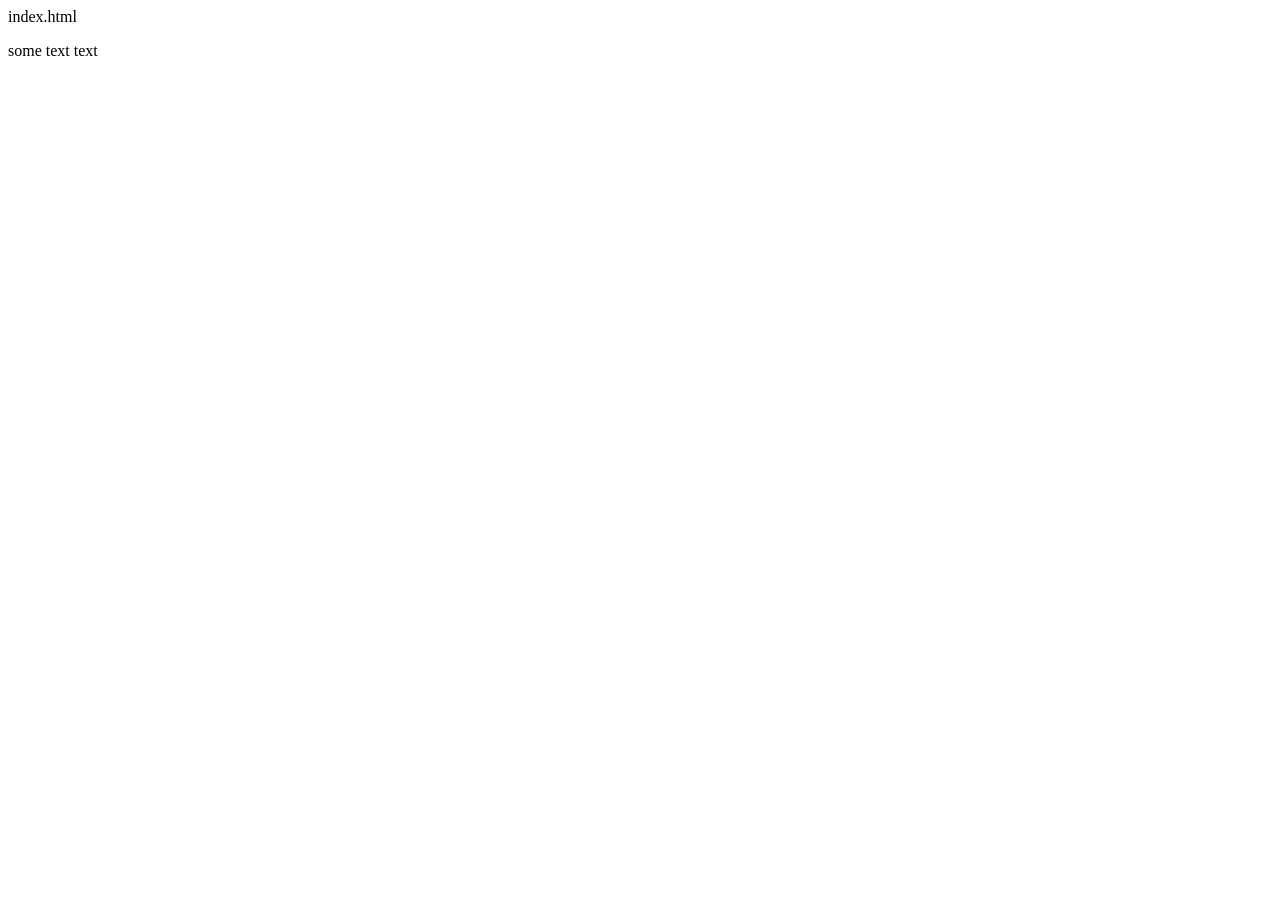
==== index.html @ 81acd15b "index.html" ====
index.html
<!DOCTYPE html>
<html lang="en">
<head>
    <meta charset="UTF-8">
    <meta http-equiv="X-UA-Compatible" content="IE=edge">
    <meta name="viewport" content="width=device-width, initial-scale=1.0">
    <title>Document</title>
</head>
<body>
    <p>some text text </p>
</body>
</html>
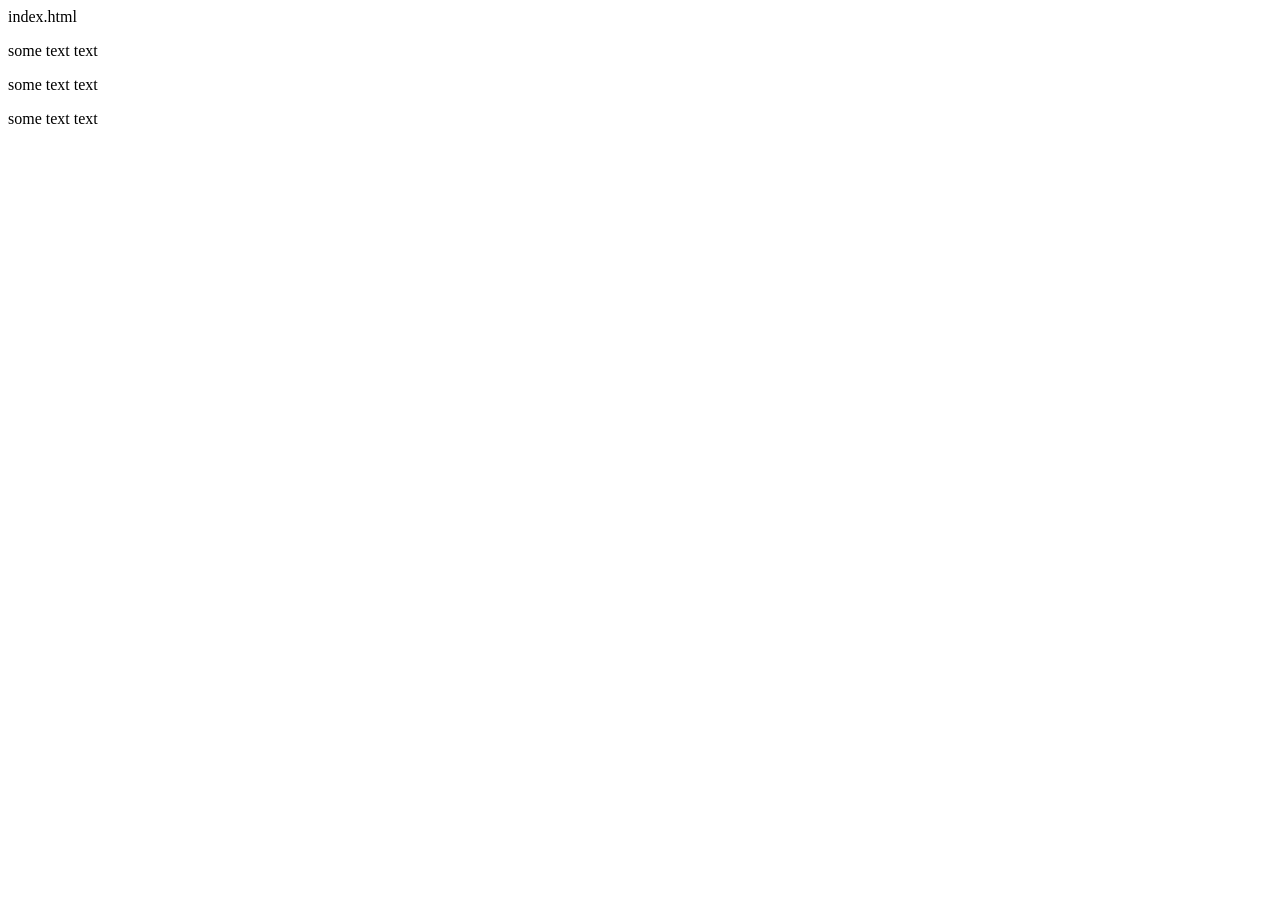
==== commit 0e192730: "nnkkkk" ====
--- a/index.html
+++ b/index.html
@@ -9,5 +9,7 @@
 </head>
 <body>
     <p>some text text </p>
+    <p>some text text </p>
+    <p>some text text </p>
 </body>
 </html>
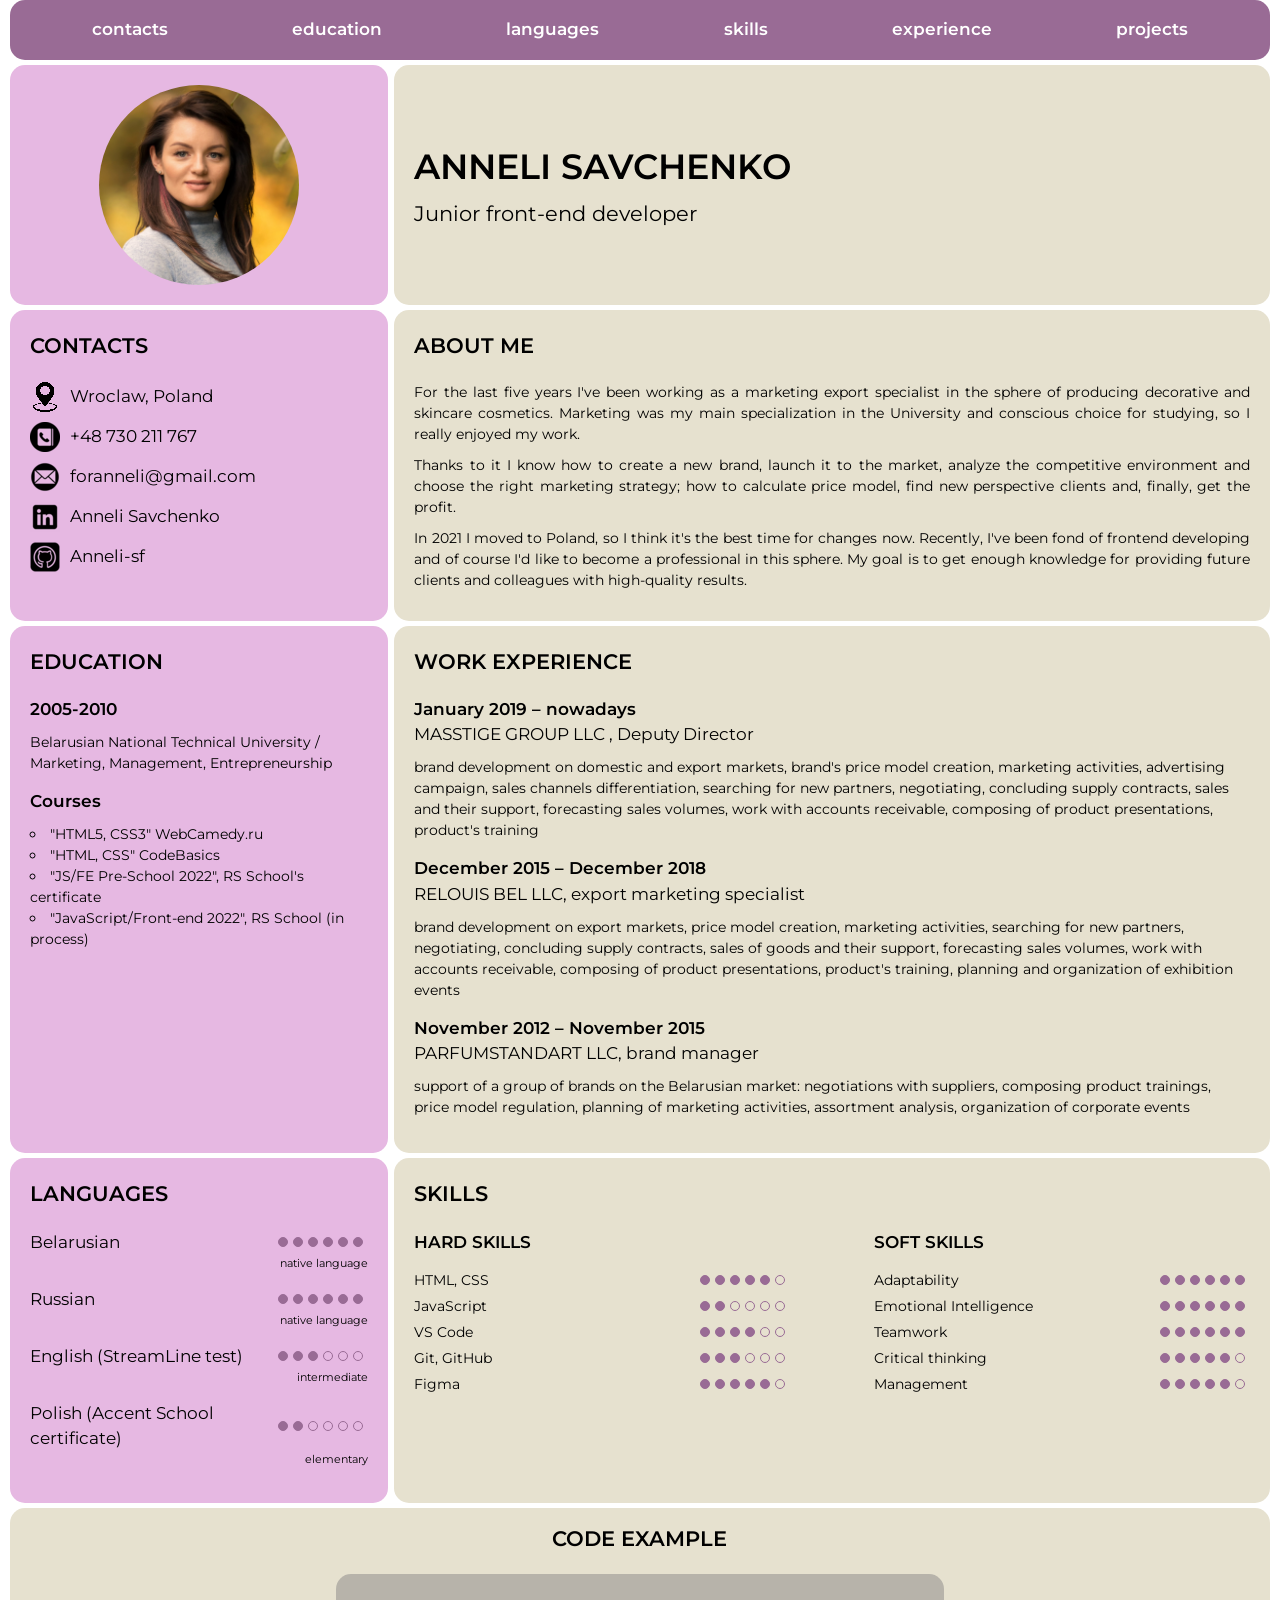
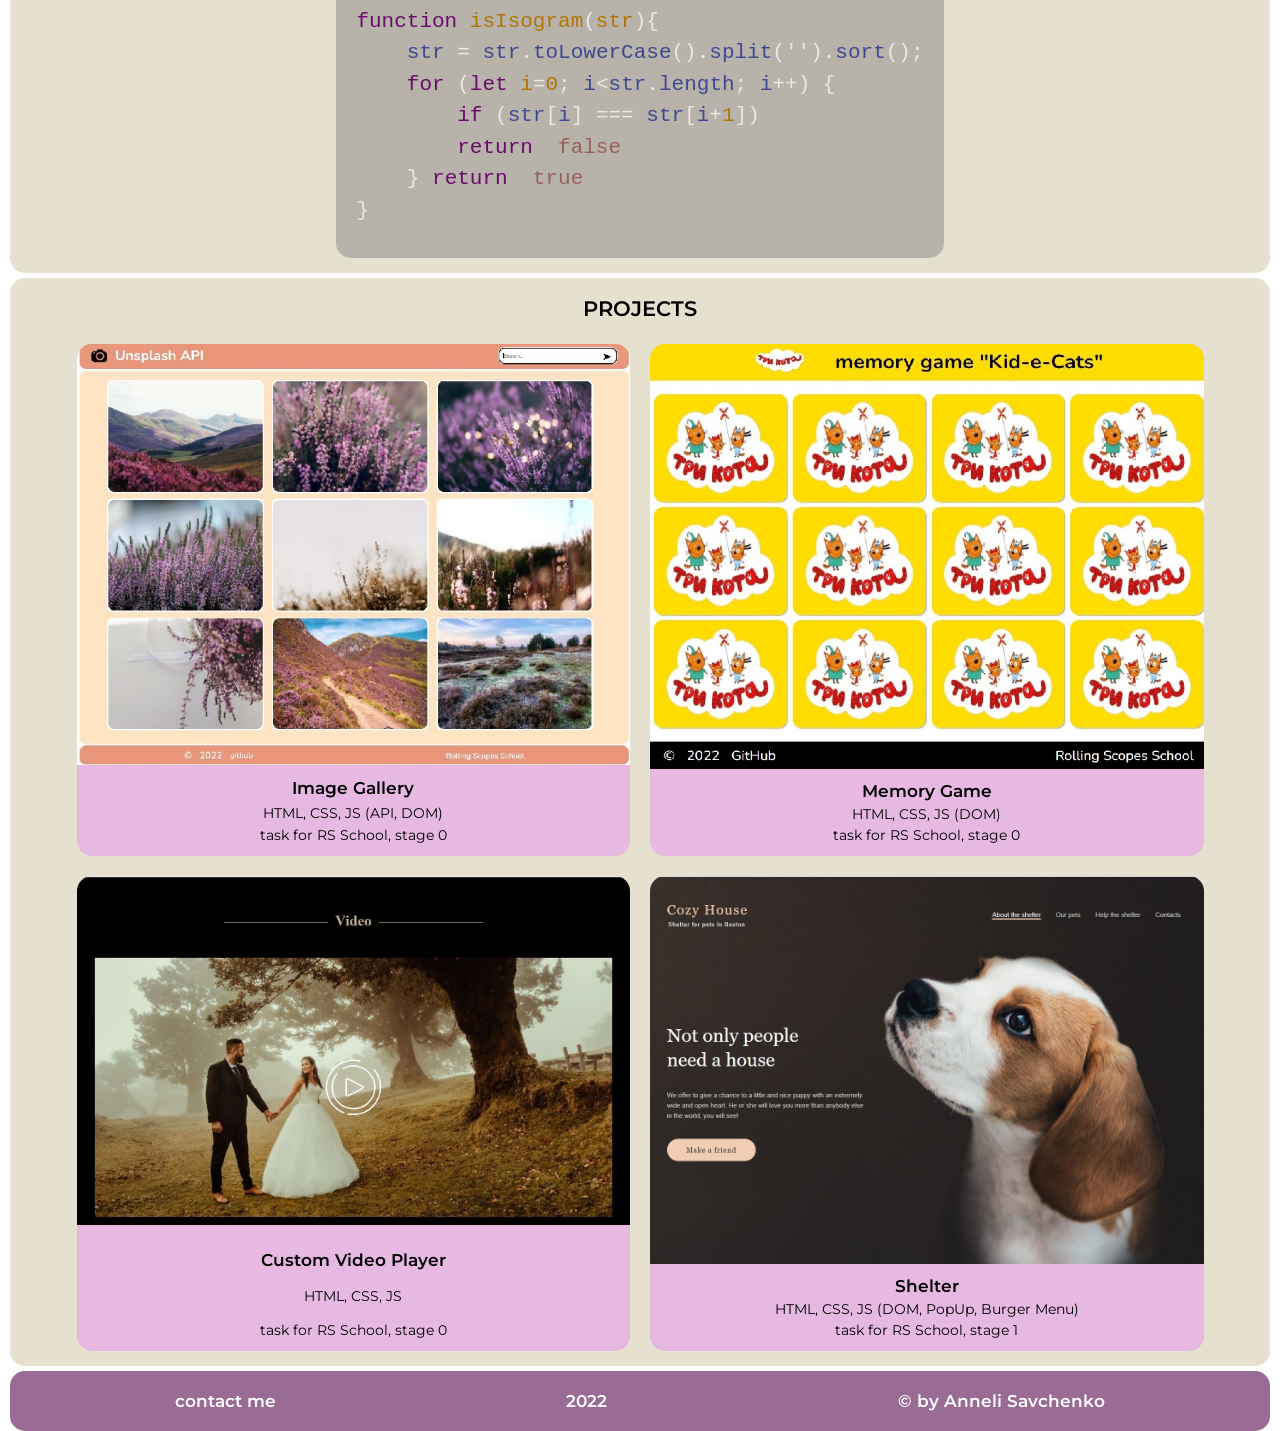
==== commit 2c43a461: "refactor: change the order of files" ====
--- a/index.html
+++ b/index.html
@@ -1,15 +1,426 @@
-index.html
 <!DOCTYPE html>
 <html lang="en">
 <head>
     <meta charset="UTF-8">
     <meta http-equiv="X-UA-Compatible" content="IE=edge">
     <meta name="viewport" content="width=device-width, initial-scale=1.0">
-    <title>Document</title>
+    <title>Anneli Savchenko</title>
+
+    <link rel="preconnect" href="https://fonts.googleapis.com">
+    <link rel="preconnect" href="https://fonts.gstatic.com" crossorigin>
+    <link href="https://fonts.googleapis.com/css2?family=Montserrat:ital,wght@0,300;0,400;0,600;0,700;0,900;1,300;1,400;1,600;1,700;1,900&display=swap" rel="stylesheet">
+    
+    <link rel="stylesheet" href="./styles.css">
+    <link rel="stylesheet" href="./normalize.css">
 </head>
 <body>
-    <p>some text text </p>
-    <p>some text text </p>
-    <p>some text text </p>
+    <!--HEADER-->
+    <header class="header">
+        <div class="wrapper">
+            <nav class="header-nav">
+                <ul class="header-items">
+                    <li class="header-item"> <a href="#contacts">contacts</a> </li>
+                    <li class="header-item"> <a href="#education">education</a> </li>
+                    <li class="header-item"> <a href="#languages">languages</a> </li>
+                    <li class="header-item"> <a href="#skills">skills</a> </li>
+                    <li class="header-item"> <a href="#experience">experience</a> </li>
+                    <li class="header-item"> <a href="#projects">projects</a> </li>
+                </ul>
+            </nav>
+        </div>
+    </header>
+
+    <!--MAIN-->
+    <main class="main">
+        <div class="wrapper">
+            <div class="main-info">
+                <!--PROFILE-->
+                <section class="profile section">
+                    <div class="profile-photo article-left">
+                        <img class="photo" src="./assets/photo/0X3A1362.jpg" alt="photo">
+                    </div>
+                    <div class="profile-position article-right">
+                        <h1 class="name">ANNELI SAVCHENKO</h1>
+                        <h2 class="position">Junior front-end developer</h2>
+                    </div>
+                </section>
+
+                <!--ABOUT-->
+                <section class="about section">
+                    <div class="about-contacts article-left" id="contacts">
+                        <h3 class="contacts-title title">CONTACTS</h3>
+                        <div class="contacts-items">
+                            <div class="contacts-item">
+                                <div class="contacts-logo"><img src="./assets/icons/location.png" alt="location"></div>
+                                <div class="contacts-text"><a href="https://www.google.ru/maps/place/%D0%A0%D1%8B%D0%BD%D0%BE%D1%87%D0%BD%D0%B0%D1%8F+%D0%BF%D0%BB%D0%BE%D1%89%D0%B0%D0%B4%D1%8C/@51.1269942,16.8517807,11z/data=!4m13!1m7!3m6!1s0x470fe9c2d4b58abf:0xb70956aec205e0f5!2z0JLRgNC-0YbQu9Cw0LI!3b1!8m2!3d51.1078852!4d17.0385376!3m4!1s0x470e40c57467f87b:0xe72be8d8d320d5d8!8m2!3d51.1103736!4d17.0310308" target="_blank">Wroclaw, Poland</a></div>
+                            </div>
+                            <div class="contacts-item">
+                                <div class="contacts-logo"><img src="./assets/icons/phone.png" alt="phone"></div>
+                                <div class="contacts-text"><a href="tel:+48730211767" target="_blank">+48 730 211 767</a></div>
+                            </div>
+                            <div class="contacts-item">
+                                <div class="contacts-logo"><img src="./assets/icons/mail.png" alt="mail"></div>
+                                <div class="contacts-text"><a href="mailto:foranneli@gmail.com" target="_blank">foranneli@gmail.com</a></div>
+                            </div>
+                            <div class="contacts-item">
+                                <div class="contacts-logo"><img src="./assets/icons/linkedin.png" alt="linkedin"></div>
+                                <div class="contacts-text"><a href="https://www.linkedin.com/feed/" target="_blank">Anneli Savchenko</a></div>
+                            </div>
+                            <div class="contacts-item">
+                                <div class="contacts-logo"><img src="./assets/icons/github.png" alt="github"></div>
+                                <div class="contacts-text"><a href="https://github.com/Anneli-sf" target="_blank">Anneli-sf</a></div>
+                            </div>
+                        </div>
+                    </div>
+                    <div class="about-me article-right">
+                        <h3 class="about-title title">ABOUT ME</h3>
+                        <p>For the last five years I've been working as a marketing export specialist in the sphere of producing decorative and skincare cosmetics. Marketing was my main specialization in the University and conscious choice for studying, so I really enjoyed my work.</p>
+                        <p>Thanks to it I know how to create a new brand, launch it to the market, analyze the competitive environment and choose the right marketing strategy; how to calculate price model, find new perspective clients and, finally, get the profit.</p>
+                        <p>In 2021 I moved to Poland, so I think it's the best time for changes now. Recently, I've been fond of frontend developing and of course I'd like to become a professional in this sphere. My goal is to get enough knowledge for providing future clients and colleagues with high-quality results.</p>
+                    </div>
+                </section>
+
+                <!--EXPERIENCE-->
+                <section class="experience section">
+                    <div class="experience-education article-left" id="education">
+                        <h3 class="education-title title">EDUCATION</h3>
+
+                        <div class="education-item">
+                            <h4 class="education-list-title">2005-2010</h4>
+                            <p>Belarusian National Technical University / Marketing, Management, Entrepreneurship</p>
+                        </div>
+                        
+                        <div class="education-item">
+                            <h4 class="education-list-title">Courses</h4>
+                        <ul>
+                            <li>"HTML5, CSS3" <a href="https://webcademy.ru/index.html#free" target="_blank">WebCamedy.ru</a></li>
+                            <li>"HTML, CSS" <a href="https://ru.code-basics.com/languages/html" target="_blank">CodeBasics</a></li>
+                            <li>"JS/FE Pre-School 2022", <a href="https://app.rs.school/certificate/587qu66c" target="_blank">RS School's certificate</a> </li>
+                            <li>"JavaScript/Front-end 2022", <a href="https://rollingscopes.com/" target="_blank">RS School (in process)</a></li>
+                        </ul>
+                        </div>
+                        
+                    </div>
+
+                    <div class="experience-work article-right" id="experience">
+                        <h3 class="work-title title">WORK EXPERIENCE</h3>
+                        <div class="work-item">
+                            <h4 class="work-item-title">January 2019 – nowadays</h4>
+                            <h4 class="work-item-title company">MASSTIGE GROUP LLC , Deputy Director</h4>
+                            <p>brand development on domestic and export markets, brand's price model creation, marketing activities, advertising campaign,  sales channels differentiation, searching for new partners, negotiating, concluding supply contracts, sales and their support,  
+                                forecasting sales volumes, work with accounts receivable, composing of product presentations, product's training
+                            </p>
+                        </div>
+
+                        <div class="work-item">
+                            <h4 class="work-item-title">December 2015 – December 2018</h4>
+                            <h4 class="work-item-title company">RELOUIS BEL LLC, export marketing specialist</h4>
+                            <p>brand development on export markets, price model creation, marketing activities, searching for new partners, negotiating, concluding supply contracts, sales of goods and their support, forecasting sales volumes, work with accounts receivable, composing of product presentations, 
+                                product's training, planning and  organization of exhibition events
+                            </p>
+                        </div>
+
+                        <div class="work-item">
+                            <h4 class="work-item-title">November 2012 – November 2015</h4>
+                            <h4 class="work-item-title company">PARFUMSTANDART LLC, brand manager</h4>
+                            <p>support of a group of brands on the Belarusian market: negotiations with suppliers, composing product trainings, price model regulation, planning of marketing activities, assortment analysis, organization of  corporate events 
+                            </p>
+                        </div>
+                        
+                    </div>
+                </section>
+
+                <!--SKILLS-->
+                <section class="skills section">
+                    <div class="skills-languages article-left" id="languages">
+                        <h3 class="languages-title title">LANGUAGES</h3>
+                        <div class="languages-items">
+                            <div class="languages-item">
+                                <p>Belarusian</p>
+                                <ul class="list">
+                                    <li class="list-item"></li>
+                                    <li class="list-item"></li>
+                                    <li class="list-item"></li>
+                                    <li class="list-item"></li>
+                                    <li class="list-item"></li>
+                                    <li class="list-item"></li>
+                                </ul>
+                            </div>
+                            <div class="languages-item level">
+                                <p>native language</p>
+                            </div>
+                        </div>
+
+                        <div class="languages-items">
+                            <div class="languages-item">
+                                <p>Russian</p>
+                                <ul class="list">
+                                    <li class="list-item"></li>
+                                    <li class="list-item"></li>
+                                    <li class="list-item"></li>
+                                    <li class="list-item"></li>
+                                    <li class="list-item"></li>
+                                    <li class="list-item"></li>
+                                </ul>
+                            </div>
+                            <div class="languages-item level">
+                                <p>native language</p>
+                            </div>
+                        </div>
+
+                        <div class="languages-items">
+                            <div class="languages-item">
+                                <p>English (<a href="https://test.str.by/">StreamLine test</a>)</p>
+                                <ul class="list">
+                                    <li class="list-item"></li>
+                                    <li class="list-item"></li>
+                                    <li class="list-item"></li>
+                                    <li class="list-item list-uncolored"></li>
+                                    <li class="list-item list-uncolored"></li>
+                                    <li class="list-item list-uncolored"></li>
+                                </ul>
+                            </div>
+                            <div class="languages-item level">
+                                <p>intermediate</p>
+                            </div>
+                        </div>
+
+                        <div class="languages-items">
+                            <div class="languages-item">
+                                <p>Polish <a href="https://drive.google.com/file/d/163tl5SGwzb0Jtz5nAN6iJQBbVNNyXQbM/view?usp=sharing">(Accent School certificate)</a> </p>
+                                <ul class="list">
+                                    <li class="list-item"></li>
+                                    <li class="list-item"></li>
+                                    <li class="list-item list-uncolored"></li>
+                                    <li class="list-item list-uncolored"></li>
+                                    <li class="list-item list-uncolored"></li>
+                                    <li class="list-item list-uncolored"></li>
+                                </ul>
+                            </div>
+                            <div class="languages-item level">
+                                <p>elementary</p>
+                            </div>
+                        </div>
+                        
+                    </div>
+
+                    <div class="skills-items article-right" id="skills">
+                        <h3 class="skills-title title">SKILLS</h3>
+
+                        <div class="skills-section">
+                            <div class="skills-section-hard">
+                                <h4 class="skills-section-title">HARD SKILLS</h4>
+                                
+                                <ul class="skills-list">
+                                    <li class="skills-list-item">
+                                        <p>HTML, CSS</p>
+                                        <ul class="list">
+                                            <li class="list-item"></li>
+                                            <li class="list-item"></li>
+                                            <li class="list-item"></li>
+                                            <li class="list-item"></li>
+                                            <li class="list-item"></li>
+                                            <li class="list-item list-uncolored"></li>
+                                        </ul>   
+                                    </li>
+                                    <li class="skills-list-item">
+                                        <p>JavaScript</p>
+                                        <ul class="list">
+                                            <li class="list-item"></li>
+                                            <li class="list-item"></li>
+                                            <li class="list-item list-uncolored"></li>
+                                            <li class="list-item list-uncolored"></li>
+                                            <li class="list-item list-uncolored"></li>
+                                            <li class="list-item list-uncolored"></li>
+                                        </ul> 
+                                    </li>
+                                    <li class="skills-list-item">
+                                        <p>VS Code</p>
+                                        <ul class="list">
+                                            <li class="list-item"></li>
+                                            <li class="list-item"></li>
+                                            <li class="list-item"></li>
+                                            <li class="list-item"></li>
+                                            <li class="list-item list-uncolored"></li>
+                                            <li class="list-item list-uncolored"></li>
+                                        </ul> 
+                                    </li>
+                                    <li class="skills-list-item">
+                                        <p>Git, GitHub</p>
+                                        <ul class="list">
+                                            <li class="list-item"></li>
+                                            <li class="list-item"></li>
+                                            <li class="list-item"></li>
+                                            <li class="list-item list-uncolored"></li>
+                                            <li class="list-item list-uncolored"></li>
+                                            <li class="list-item list-uncolored"></li>
+                                        </ul> 
+                                    </li>
+                                   
+                                    <li class="skills-list-item">
+                                        <p>Figma</p>
+                                        <ul class="list">
+                                            <li class="list-item"></li>
+                                            <li class="list-item"></li>
+                                            <li class="list-item"></li>
+                                            <li class="list-item"></li>
+                                            <li class="list-item"></li>
+                                            <li class="list-item list-uncolored"></li>
+                                        </ul> 
+                                    </li>
+                                                                   
+                                </ul>
+                            </div>
+
+                            <div class="skills-section-soft">
+                                <h4 class="skills-section-title">SOFT SKILLS</h4>
+                                
+                                <ul class="skills-list">
+                                    <li class="skills-list-item">
+                                        <p>Adaptability</p>
+                                        <ul class="list">
+                                            <li class="list-item"></li>
+                                            <li class="list-item"></li>
+                                            <li class="list-item"></li>
+                                            <li class="list-item"></li>
+                                            <li class="list-item"></li>
+                                            <li class="list-item"></li>
+                                        </ul>   
+                                    </li>
+                                    <li class="skills-list-item">
+                                        <p>Emotional Intelligence</p>
+                                        <ul class="list">
+                                            <li class="list-item"></li>
+                                            <li class="list-item"></li>
+                                            <li class="list-item"></li>
+                                            <li class="list-item"></li>
+                                            <li class="list-item"></li>
+                                            <li class="list-item"></li>
+                                        </ul> 
+                                    </li>
+                                    <li class="skills-list-item">
+                                        <p>Teamwork</p>
+                                        <ul class="list">
+                                            <li class="list-item"></li>
+                                            <li class="list-item"></li>
+                                            <li class="list-item"></li>
+                                            <li class="list-item"></li>
+                                            <li class="list-item"></li>
+                                            <li class="list-item"></li>
+                                        </ul> 
+                                    </li>
+                                    <li class="skills-list-item">
+                                        <p>Critical thinking</p>
+                                        <ul class="list">
+                                            <li class="list-item"></li>
+                                            <li class="list-item"></li>
+                                            <li class="list-item"></li>
+                                            <li class="list-item"></li>
+                                            <li class="list-item"></li>
+                                            <li class="list-item list-uncolored"></li>
+                                        </ul> 
+                                    </li>
+                                    <li class="skills-list-item">
+                                        <p>Management</p>
+                                        <ul class="list">
+                                            <li class="list-item"></li>
+                                            <li class="list-item"></li>
+                                            <li class="list-item"></li>
+                                            <li class="list-item"></li>
+                                            <li class="list-item"></li>
+                                            <li class="list-item list-uncolored"></li>
+                                        </ul> 
+                                    </li>
+                                                            
+                                </ul>
+                            </div>
+                            
+                        </div>
+
+                    </div>
+                </section>
+
+                <!--CODE-->
+                <section class="code section" id="code">
+                    
+                    <div class="code-example">
+                        <h3 class="code-title title">CODE EXAMPLE</h3>
+                        <div class="code-example-wrapper">
+<pre>
+<code>
+<span class="violet">function </span><span class="orange">isIsogram</span>(<span class="orange">str</span>){ 
+    <span class="blue">str</span> = <span class="blue">str</span>.<span class="blue">toLowerCase</span>().<span class="blue">split</span>('').<span class="blue">sort</span>();
+    <span class="violet">for </span>(<span class="violet">let </span><span class="orange">i</span>=<span class="orange">0</span>; <span class="blue">i</span>&lt<span></span><span class="blue">str</span>.<span class="blue">length</span>; <span class="blue">i</span>++) {
+        <span class="violet">if </span>(<span class="blue">str</span>[<span class="blue">i</span>] === <span class="blue">str</span>[<span class="blue">i</span>+<span class="orange">1</span>])
+        <span class="violet">return </span> <span class="red">false</span>
+    } <span class="violet">return </span> <span class="red">true</span>
+}                            
+</code>
+</pre>
+                        </div>                       
+                    </div>
+                </section>
+
+                <!--PROJECTS-->
+                <section class="projects section" id="projects">
+                    <h3 class="projects-title title">PROJECTS</h3>
+                    <div class="projects-items">
+                       
+                        <div class="projects-item">
+                            <a href="https://rolling-scopes-school.github.io/anneli-sf-JSFEPRESCHOOL/imagegallery/" target="_blank">
+                                <img src="./assets/projects/imagegallery.jpg" alt="imagegallery">
+                            </a>
+                            <h3 class="project-item-title">Image Gallery</h3>
+                            <p>HTML, CSS, JS (API, DOM)</p>
+                            <p>task for RS School, stage 0</p>
+
+                        </div>
+
+                        <div class="projects-item">
+                            <a href="https://rolling-scopes-school.github.io/anneli-sf-JSFEPRESCHOOL/memorygame/" target="_blank">
+                                <img src="./assets/projects/memorygame.jpg" alt="memorygame">
+                            </a>
+                            <h3 class="project-item-title">Memory Game</h3>
+                            <p>HTML, CSS, JS (DOM)</p>
+                            <p>task for RS School, stage 0</p>
+                        </div>
+
+                        <div class="projects-item">
+                            <a href="https://rolling-scopes-school.github.io/anneli-sf-JSFEPRESCHOOL/portfolio/customvideo/" target="_blank">
+                                <img src="./assets/projects/customvideoplayer.jpg" alt="videoplayer">
+                            </a>
+                            <h3 class="project-item-title">Custom Video Player</h3>
+                            <p>HTML, CSS, JS</p>
+                            <p>task for RS School, stage 0</p>
+                        </div>
+
+                        <div class="projects-item">
+                            <a href="https://rolling-scopes-school.github.io/anneli-sf-JSFE2022Q1/shelter/pages/main/index.html" target="_blank">
+                                <img src="./assets/projects/shelter.jpg" alt="shelter">
+                            </a>
+                            <h3 class="project-item-title">Shelter</h3>
+                            <p>HTML, CSS, JS (DOM, PopUp, Burger Menu)</p>
+                            <p>task for RS School, stage 1</p>
+                        </div>
+                        
+                    </div>
+                </section>
+                
+            </div>
+        </div>
+    </main>
+
+    <!--FOOTER-->
+    <footer class="footer">
+        <div class="wrapper">
+            <nav class="footer-nav">
+                <ul class="footer-items">
+                    <li class="footer-item"> <a href="mailto:foranneli@gmail.com" target="_blank">contact me</a> </li>
+                    <li class="footer-item"> 2022 </li>
+                    <li class="footer-item"> &#169 by Anneli Savchenko </li>
+                </ul>
+            </nav>
+        </div>
+    </footer>
 </body>
 </html>
--- a/styles.css
+++ b/styles.css
@@ -0,0 +1,372 @@
+
+.wrapper {
+    margin: 0 auto;
+    max-width: 1280px;
+    width: 100%;
+    padding: 0 10px;
+}
+
+.header {
+    margin-bottom: 5px;
+}
+
+.header-nav, 
+.footer-nav {
+    height: 60px;
+    display: flex;
+    align-items: center;
+    /* width: 100%; */
+    
+    
+    background-color: #996B95;
+    border-radius: 15px;
+}
+
+.header-items, 
+.footer-items {
+    padding: 0 20px;
+    display: flex;
+    justify-content: space-around;
+    align-items: center;
+    width: 100%;
+    
+}
+
+.header-item a, 
+.footer-item a,
+.footer-item {
+    /* font-size: 14px; */
+    font-size: 1.2rem;
+    font-weight: 600;
+    color: #ffffff;
+}
+
+.main {
+}
+.main-info {
+    margin: 0 auto;
+    display: flex;
+    flex-direction: column;
+
+}
+
+.section {
+    /* width: 100%; */
+    display: flex;
+    justify-content: center;
+    /* border: 1px solid; */
+    gap: 0.5%;
+    margin-bottom: 5px;
+    
+}
+
+.article-left {
+    background-color: #E6B8E2;
+    border-radius: 15px;
+   
+    /* border: 1px solid; */
+    padding: 20px;
+    flex: 1 0 30%;
+}
+
+.article-right {
+    background-color: #E6E1CF;
+    border-radius: 15px;
+    /* border: 1px solid; */
+    padding: 20px;
+    flex: 1 0 69.5%;
+}
+
+.title {
+    margin-bottom: 20px;
+    font-size: 1.5rem;
+    font-weight: 600;
+}
+
+.profile {
+}
+.profile-photo {
+    display: flex;
+    justify-content: center;
+    align-items: center;
+}
+
+.photo {
+    width: 200px;
+    height: 200px;
+    border-radius: 100px;
+}
+
+.profile-position {
+    display: flex;
+    flex-direction: column;
+    justify-content: center;
+    align-items: left;
+}
+
+.name {
+    margin-bottom: 5px;
+    font-size: 2.5rem;
+    font-weight: 600;
+}
+
+.position {
+    font-size: 1.5rem;
+}
+
+.about {
+}
+.about-contacts {
+}
+
+.contacts-items {
+    display: flex;
+    flex-direction: column;
+    align-items: left;
+}
+
+.contacts-item {
+    margin-bottom: 10px;
+    display: flex;
+}
+
+.contacts-logo {
+    margin-right: 10px;
+    width: 30px;
+}
+
+.contacts-logo img{
+    display: block;
+    margin-left: auto;
+    margin-right: auto;
+}
+
+.contacts-text {
+    display: flex;
+    align-items: center;
+    font-size: 1.2rem;
+}
+
+.about-me {
+}
+
+.about-me p{
+    margin-bottom: 10px;
+    text-align: justify;
+}
+
+.experience {
+}
+.experience-education,
+.education-item {
+    display: flex;
+    flex-direction: column;
+    justify-content: left;
+}
+
+.education-item,
+.work-item {
+    margin-bottom: 15px;
+}
+
+.education-list-title {
+    margin-bottom: 10px;
+    font-size: 1.2rem;
+    font-weight: 600;
+}
+
+.education-item ul li {
+    list-style-type: circle; 
+    list-style-position: inside;  
+}
+
+.work-item-title {
+    font-size: 1.2rem;
+    font-weight: 600;
+}
+
+
+.experience-work {
+}
+
+.company {
+    margin-bottom: 10px;
+    font-weight: inherit;
+}
+.skills {
+}
+.skills-languages {
+}
+
+.languages-items {
+    margin-bottom: 15px;
+    display: flex;
+    flex-direction: column;
+}
+
+.languages-item {
+    display: flex;
+    justify-content: space-between;
+}
+
+.languages-item:last-child {
+    /* display: flex; */
+    justify-content: right;
+}
+
+.languages-item p {
+    font-size: 1.2rem;
+}
+
+.level p {
+    font-size: 0.8rem;
+}
+
+.list {
+    list-style: none;
+    display: flex;
+    align-items: center;
+}
+
+.list-item {
+    margin-right: 5px;
+    width: 10px;
+    height: 10px;
+    border-radius: 50%;
+    border: 1px solid;
+    background-color:#996B95;
+    border-color: #996B95;
+}
+
+.list-uncolored {
+    background-color: transparent;
+}
+
+.skills-section {
+    display: flex;
+    justify-content: space-between;
+}
+
+.skills-section-hard,
+.skills-section-soft {
+    display: flex;
+    flex-direction: column;
+    width: 45%;
+    /* justify-content: space-between; */
+}
+
+.skills-items {
+}
+
+.skills-section-title {
+    margin-bottom: 15px;
+    font-size: 1.2rem;
+    font-weight: 600;
+}
+
+.skills-list {
+    display: flex;
+    flex-direction: column;
+    list-style: none;
+}
+
+.skills-list-item {
+    margin-bottom: 5px;
+    display: flex;
+    justify-content: space-between;
+}
+
+.code {
+    padding: 15px;
+    background-color: #E6E1CF;
+    border-radius: 15px;
+}
+
+
+.code-example {
+    margin: 0 auto;
+}
+
+.code-example-wrapper {
+    padding: 0 20px;
+    background-color: #8684847e;
+    border-radius: 15px;
+}
+
+.code-title {
+    text-align: center;
+}
+
+pre {
+    font-size: 1.5rem;
+    
+}
+
+code { 
+    color: #efe6e6;
+}
+
+.violet {
+    color: #690c69;
+}
+
+.orange {
+    color: #b27607;
+}
+
+.blue {
+    color: rgba(10, 26, 133, 0.696);
+}
+
+.red {
+    color: #800d0d7f;
+}
+
+.projects {
+    padding: 15px;
+    background-color: #E6E1CF;
+    border-radius: 15px;
+    display: flex;
+    flex-direction: column;
+}
+
+.projects-title {
+    margin: 0 auto;
+    margin-bottom: 20px;
+}
+
+.projects-items {
+    display: flex;
+    flex-wrap: wrap;
+    justify-content: center;
+    gap: 20px;
+ 
+}
+
+.projects-item {
+    padding-bottom: 10px;
+    display: flex;
+    flex-direction: column;
+    align-items: center;
+    justify-content: space-between;
+    width: 45%;
+    overflow: hidden;
+
+    background-color: #E6B8E2;
+    border-radius: 15px;
+}
+
+.project-item-title {
+    font-size: 1.2rem;
+    font-weight: 600;
+}
+
+.projects-item img {
+    margin-bottom: 10px;
+    width: 100%;
+}
+
+
+
+.footer {
+}
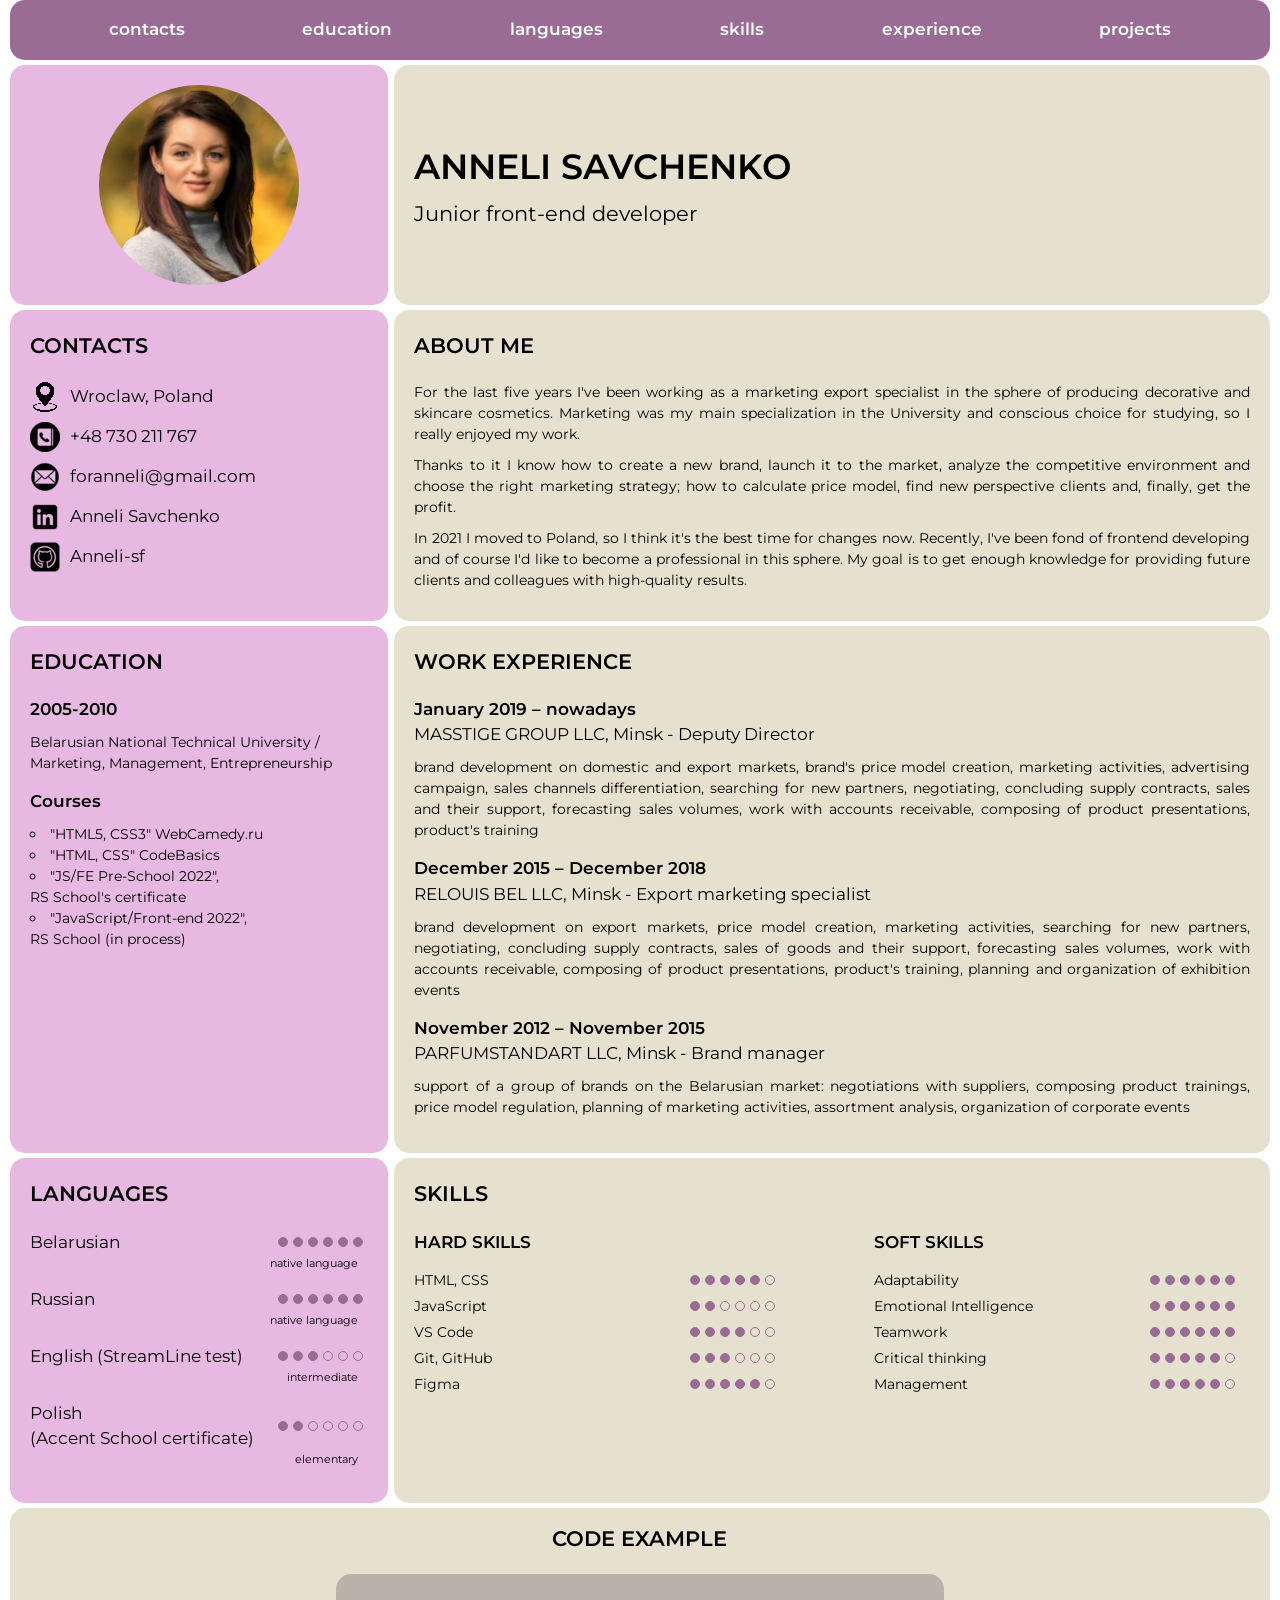
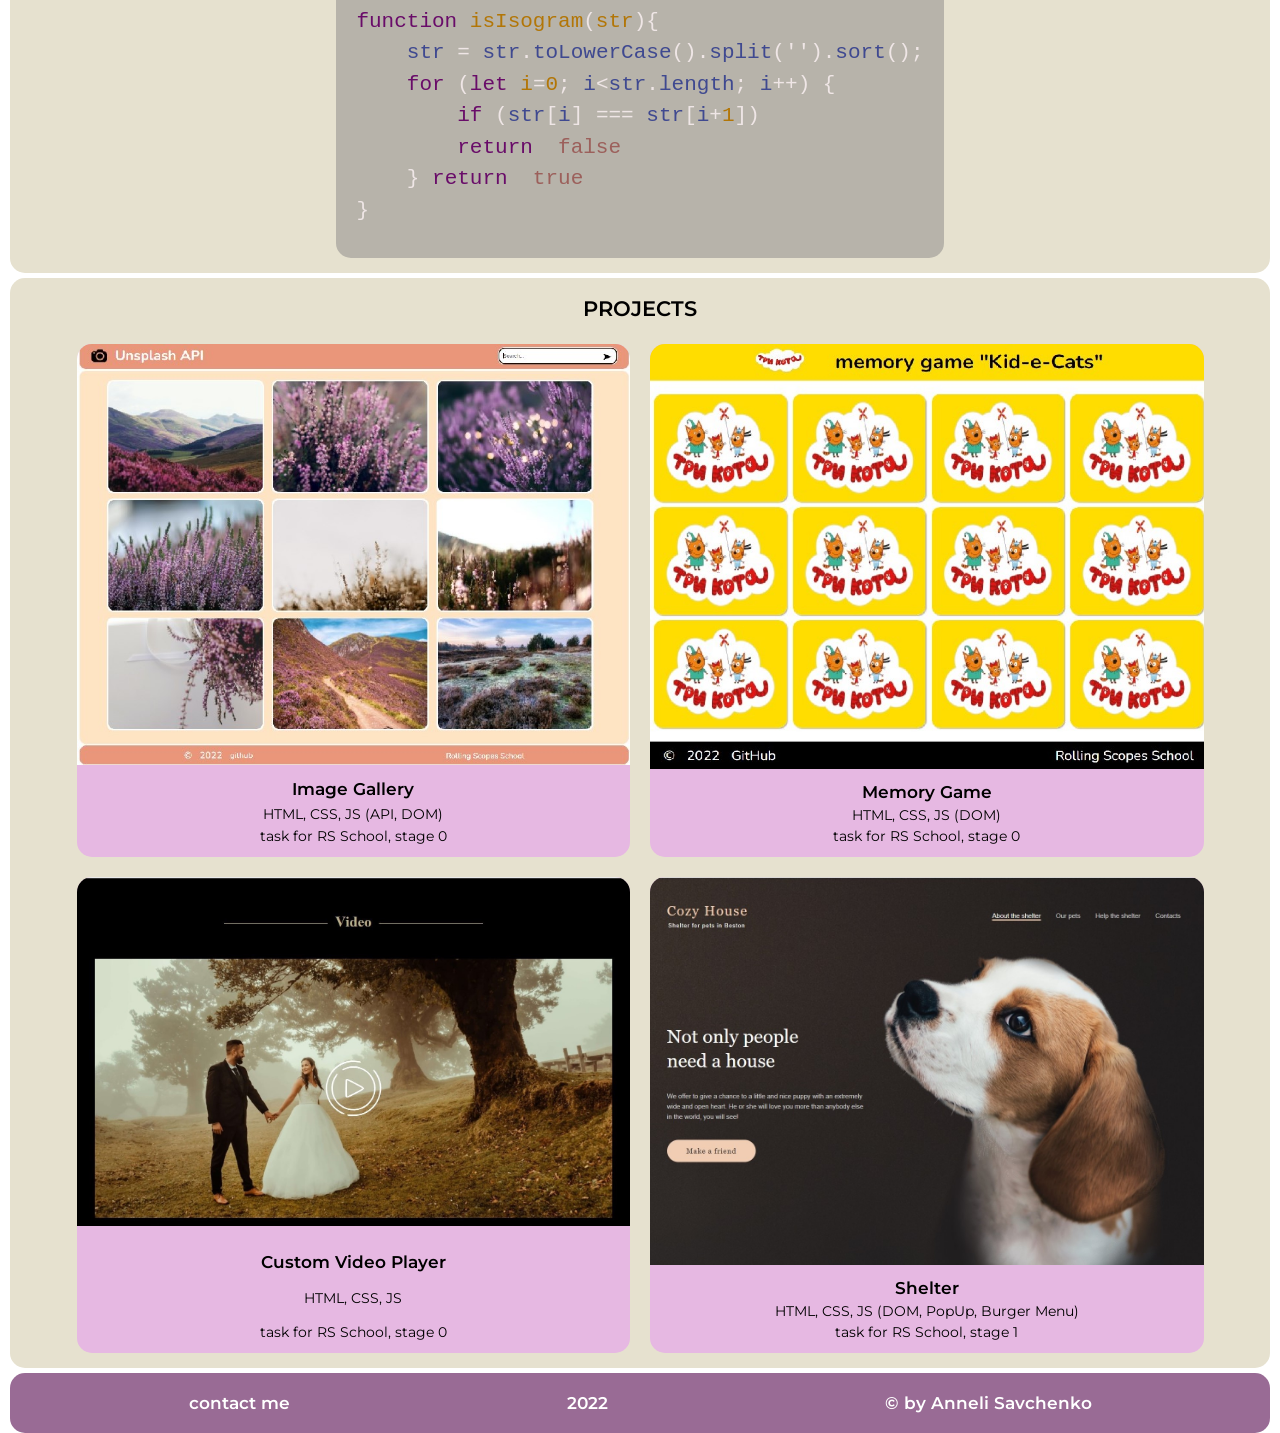
==== commit 1e20d174: "feat: burger menu and adaptive" ====
--- a/index.html
+++ b/index.html
@@ -10,23 +10,38 @@
     <link rel="preconnect" href="https://fonts.gstatic.com" crossorigin>
     <link href="https://fonts.googleapis.com/css2?family=Montserrat:ital,wght@0,300;0,400;0,600;0,700;0,900;1,300;1,400;1,600;1,700;1,900&display=swap" rel="stylesheet">
     
+    <link rel="stylesheet" href="./normalize.css">
     <link rel="stylesheet" href="./styles.css">
-    <link rel="stylesheet" href="./normalize.css">
+    <link rel="stylesheet" href="./media.css">
+
+    
 </head>
 <body>
     <!--HEADER-->
     <header class="header">
         <div class="wrapper">
             <nav class="header-nav">
-                <ul class="header-items">
-                    <li class="header-item"> <a href="#contacts">contacts</a> </li>
-                    <li class="header-item"> <a href="#education">education</a> </li>
-                    <li class="header-item"> <a href="#languages">languages</a> </li>
-                    <li class="header-item"> <a href="#skills">skills</a> </li>
-                    <li class="header-item"> <a href="#experience">experience</a> </li>
-                    <li class="header-item"> <a href="#projects">projects</a> </li>
-                </ul>
+
+                <div class="burger-button">
+                    <span></span>
+                </div>
+
+                <div class="burger-menu">
+                    <ul class="header-items">
+                        <li class="header-item"> <a href="#contacts">contacts</a> </li>
+                        <li class="header-item"> <a href="#education">education</a> </li>
+                        <li class="header-item"> <a href="#languages">languages</a> </li>
+                        <li class="header-item"> <a href="#skills">skills</a> </li>
+                        <li class="header-item"> <a href="#experience">experience</a> </li>
+                        <li class="header-item"> <a href="#projects">projects</a> </li>
+                    </ul>
+                </div>
+                
+
+                
             </nav>
+
+            
         </div>
     </header>
 
@@ -106,7 +121,7 @@
                         <h3 class="work-title title">WORK EXPERIENCE</h3>
                         <div class="work-item">
                             <h4 class="work-item-title">January 2019 – nowadays</h4>
-                            <h4 class="work-item-title company">MASSTIGE GROUP LLC , Deputy Director</h4>
+                            <h4 class="work-item-title company">MASSTIGE GROUP LLC, Minsk - Deputy Director</h4>
                             <p>brand development on domestic and export markets, brand's price model creation, marketing activities, advertising campaign,  sales channels differentiation, searching for new partners, negotiating, concluding supply contracts, sales and their support,  
                                 forecasting sales volumes, work with accounts receivable, composing of product presentations, product's training
                             </p>
@@ -114,7 +129,7 @@
 
                         <div class="work-item">
                             <h4 class="work-item-title">December 2015 – December 2018</h4>
-                            <h4 class="work-item-title company">RELOUIS BEL LLC, export marketing specialist</h4>
+                            <h4 class="work-item-title company">RELOUIS BEL LLC, Minsk - Export marketing specialist</h4>
                             <p>brand development on export markets, price model creation, marketing activities, searching for new partners, negotiating, concluding supply contracts, sales of goods and their support, forecasting sales volumes, work with accounts receivable, composing of product presentations, 
                                 product's training, planning and  organization of exhibition events
                             </p>
@@ -122,7 +137,7 @@
 
                         <div class="work-item">
                             <h4 class="work-item-title">November 2012 – November 2015</h4>
-                            <h4 class="work-item-title company">PARFUMSTANDART LLC, brand manager</h4>
+                            <h4 class="work-item-title company">PARFUMSTANDART LLC, Minsk - Brand manager</h4>
                             <p>support of a group of brands on the Belarusian market: negotiations with suppliers, composing product trainings, price model regulation, planning of marketing activities, assortment analysis, organization of  corporate events 
                             </p>
                         </div>
@@ -422,5 +437,8 @@
             </nav>
         </div>
     </footer>
+
+    <script src="./script.js"></script>
+
 </body>
 </html>
--- a/styles.css
+++ b/styles.css
@@ -6,17 +6,38 @@
     padding: 0 10px;
 }
 
+a {
+    display: inline-block;
+    line-height: 1;
+}
+
+a:after {
+    display: block;
+    content: "";
+    height: 1px;
+    width: 0%;
+    -webkit-transition: width .3s ease-in-out;
+    -moz--transition: width .3s ease-in-out;
+    transition: width .3s ease-in-out;
+}
+
+a:hover:after,
+a:focus:after {
+    width: 100%;
+}
+
 .header {
-    margin-bottom: 5px;
+    /* margin-bottom: 5px; */
+    position: absolute;
+    width: 100%;
 }
 
 .header-nav, 
 .footer-nav {
+    padding: 0 20px;
     height: 60px;
     display: flex;
-    align-items: center;
-    /* width: 100%; */
-    
+    align-items: center;    
     
     background-color: #996B95;
     border-radius: 15px;
@@ -35,14 +56,36 @@
 .header-item a, 
 .footer-item a,
 .footer-item {
-    /* font-size: 14px; */
     font-size: 1.2rem;
     font-weight: 600;
     color: #ffffff;
 }
 
+.header-item a:after,
+.footer-item a:after {
+    background-color: #ffffff;
+}
+
+.header-item a:visited, 
+.footer-item a:visited {
+    color: #ffffff;
+}
+
+.burger-button {
+    display: none;
+}
+
+.burger-menu {
+    /* display: flex; */
+    /* justify-content: space-around; */
+    width: 100%;
+}
+
+
 .main {
-}
+    padding-top: 65px;
+}
+
 .main-info {
     margin: 0 auto;
     display: flex;
@@ -54,7 +97,6 @@
     /* width: 100%; */
     display: flex;
     justify-content: center;
-    /* border: 1px solid; */
     gap: 0.5%;
     margin-bottom: 5px;
     
@@ -63,8 +105,6 @@
 .article-left {
     background-color: #E6B8E2;
     border-radius: 15px;
-   
-    /* border: 1px solid; */
     padding: 20px;
     flex: 1 0 30%;
 }
@@ -72,7 +112,6 @@
 .article-right {
     background-color: #E6E1CF;
     border-radius: 15px;
-    /* border: 1px solid; */
     padding: 20px;
     flex: 1 0 69.5%;
 }
@@ -83,8 +122,6 @@
     font-weight: 600;
 }
 
-.profile {
-}
 .profile-photo {
     display: flex;
     justify-content: center;
@@ -114,15 +151,10 @@
     font-size: 1.5rem;
 }
 
-.about {
-}
-.about-contacts {
-}
-
 .contacts-items {
     display: flex;
     flex-direction: column;
-    align-items: left;
+    /* align-items: left; */
 }
 
 .contacts-item {
@@ -147,7 +179,11 @@
     font-size: 1.2rem;
 }
 
-.about-me {
+.contacts-text a:after,
+.contacts-text a:after,
+.education-item a:after,
+.languages-item a:after {
+    background-color: #000000;
 }
 
 .about-me p{
@@ -185,18 +221,14 @@
     font-weight: 600;
 }
 
-
-.experience-work {
+.work-item p {
+    text-align: justify;
 }
 
 .company {
     margin-bottom: 10px;
     font-weight: inherit;
 }
-.skills {
-}
-.skills-languages {
-}
 
 .languages-items {
     margin-bottom: 15px;
@@ -216,6 +248,7 @@
 
 .languages-item p {
     font-size: 1.2rem;
+    margin-right: 10px;
 }
 
 .level p {
@@ -255,9 +288,6 @@
     /* justify-content: space-between; */
 }
 
-.skills-items {
-}
-
 .skills-section-title {
     margin-bottom: 15px;
     font-size: 1.2rem;
@@ -272,6 +302,7 @@
 
 .skills-list-item {
     margin-bottom: 5px;
+    margin-right: 10px;
     display: flex;
     justify-content: space-between;
 }
@@ -350,22 +381,42 @@
     align-items: center;
     justify-content: space-between;
     width: 45%;
-    overflow: hidden;
+    /* overflow: hidden; */
 
     background-color: #E6B8E2;
     border-radius: 15px;
 }
 
 .project-item-title {
-    font-size: 1.2rem;
-    font-weight: 600;
+    margin: 0 5px;
+    font-size: 1.2rem;
+    font-weight: 600;
+    text-align: center;
 }
 
 .projects-item img {
     margin-bottom: 10px;
-    width: 100%;
-}
-
+    border-top-left-radius: 15px;
+    border-top-right-radius: 15px;
+    width: 100%;
+    transition: 1s;
+}
+
+.projects-item img:hover {
+    transform:scale(1.1); 
+    -webkit-transform:scale(1.1);
+    -moz-transform:scale(1.1);
+    -o-transform:scale(1.1);
+    margin-top: -30px;
+    box-shadow: 0 10px 15px rgba(0,0,0,0.5);
+    z-index: 200; 
+    border-radius: 15px;
+}
+
+.projects-item p {
+    text-align: center;
+    margin: 0 5px;
+}
 
 
 .footer {
--- a/media.css
+++ b/media.css
@@ -0,0 +1,211 @@
+
+/*--------------------- 900 px ----------------------*/
+@media (max-width: 900px) {
+
+    .section {
+        flex-wrap: wrap;
+        gap: 5px;
+    }
+
+    .name,
+    .position {
+        margin: 0 auto;
+    }
+
+    .contacts-title {
+        text-align: center;
+    }
+
+    .about-contacts {
+        display: flex;
+        flex-direction: column;
+        align-items: center;
+    }
+
+}
+
+/*--------------------- 768 px ----------------------*/
+@media (max-width: 768px) {
+    html {
+        font-size: 12px;
+    }
+
+    .header-nav {
+        
+        /* flex-direction: column; */
+    }
+
+    .burger-menu {
+        margin: 0 10px;
+        /* padding-top: 10px; */
+        display: flex;
+        flex-direction: column;
+        position: absolute;
+        top: 0px;
+        left: -100%;
+        width: 80%;
+        height: 100vh;
+        border-radius: 15px;
+
+        background-color: #996B95;
+        overflow: auto;
+        transition: all 0.7s ease-in;
+        cursor: pointer;
+       
+    }
+
+    .burger-menu.open {
+        left: 0px;
+        transition: all 0.7s ease-in;
+    }
+
+    .shadow {
+        box-shadow: 0 0 0 9999px rgba(0,0,0, 0.5);
+    }
+
+    .scroll-inactive {
+        overflow: hidden;
+    }
+
+    .header-items {
+        padding-top: 70px;
+        display: flex;
+        flex-direction: column;
+        align-items: flex-start;
+        width: 90%;
+        position: relative;
+    }
+
+    .header-item {
+        margin-bottom: 20px;
+        
+    }
+ 
+    .header-item a {
+        /* margin-bottom: 10px; */
+        font-size: 2rem;
+    }
+
+    .burger-button {
+        width: 30px;
+        height: 25px;
+        display: block;
+        position: relative;
+        cursor: pointer;
+        z-index: 5;
+    }
+
+    .burger-button::before,
+    .burger-button::after,
+    .burger-button span {
+        margin: 0 auto;
+        background-color: #ffffff;
+        height: 2px;
+        width: 100%;
+        position: absolute;
+        transition: 0.5s;
+    }
+
+    .burger-button::before,
+    .burger-button::after {
+        content: '';
+    }
+
+    .burger-button::before {
+        top: 5px;
+    }
+
+    .burger-button::after {
+        bottom: 2px;
+    }
+
+    .burger-button span {
+        bottom: 10px;
+    }
+
+    .burger-button.open:before,
+    .burger-button.open:after,
+    .burger-button.open span {
+        transform: rotate(-90deg);
+        top: 50%; 
+        transition: 0.5s;
+    }
+
+    .burger-button.open:before {
+        left: -35%;
+        transition: 0.5s;
+    }
+        
+    .burger-button.open:after {
+        right: -34%;
+        transition: 0.5s;
+    }
+}
+
+
+/*--------------------- 560 px ----------------------*/
+@media (max-width: 560px) {
+    .name {
+        text-align: center;
+    }
+
+    .skills-section {
+       flex-direction: column;
+    }
+
+    .skills-section-hard {
+        margin-bottom: 15px;
+        width: auto;
+    }
+
+    .skills-section-soft {
+        width: auto;
+    }
+
+    .code-example {
+        max-width: 100%;
+    }
+
+    pre {
+        
+        font-size: 1.2rem;
+    }
+
+    .projects-item p {
+        font-size: 0.8rem;
+    }
+
+}
+
+
+/*--------------------- 460 px ----------------------*/
+@media (max-width: 460px) {
+    pre {
+        font-size: 0.8rem;
+    }
+
+    .projects-item {
+        width: 90%;
+    }
+
+    /* .project-item-title {
+        font-size: 1rem;
+    } */
+
+    .footer-nav {
+        height: 80px;
+    }
+
+    .footer-items {
+        flex-direction: column;
+        justify-content: space-around;
+    }
+
+}
+
+/*--------------------- 330 px ----------------------*/
+@media (max-width: 330px) {
+    pre {
+        font-size: 0.7rem;
+    }
+}
